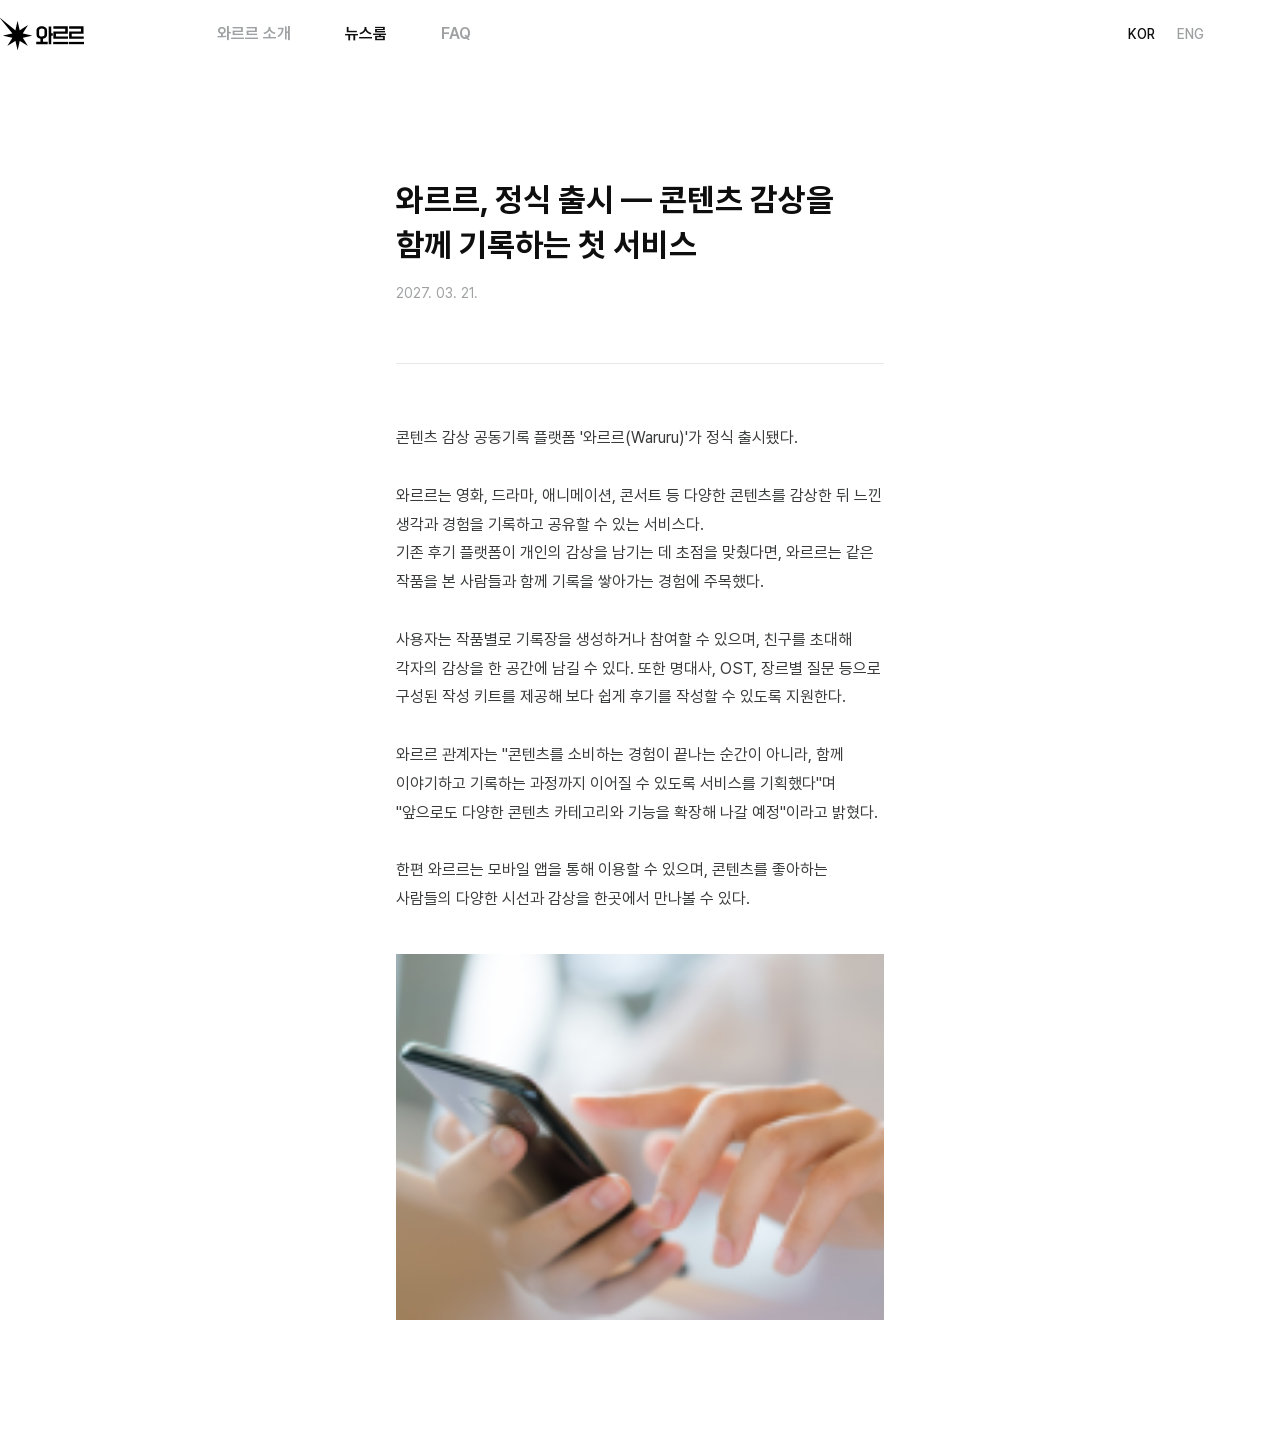
==== newsroom_detail.html @ 631bd395 "feat: 뉴스룸 상세 페이지 추가 및 리스트 클릭 연결 - newsroom_detail.html 신규 생성 (기사 본문, KOR/ENG i18n, 반응형) - 뉴스룸 리스트 항목" ====
<!DOCTYPE html>
<html lang="ko">

<head>
  <meta charset="UTF-8">
  <meta name="viewport" content="width=device-width, initial-scale=1.0">
  <title>뉴스룸 — 와르르</title>
  <link rel="stylesheet" href="styles/color_styles.css">
  <link rel="stylesheet" href="styles/fonts.css">
  <link rel="stylesheet" href="styles/gnb.css">
  <style>
    html, body {
      background-color: var(--gray-scale-white);
      overflow: auto;
      height: auto;
    }

    /* ── GNB override: white bg ── */
    .gnb {
      background-color: var(--gray-scale-white);
    }
    .gnb .gnb-logo img {
      filter: invert(1);
    }
    .gnb .nav-item {
      color: var(--gray-scale-400);
    }
    .gnb .nav-item.active,
    .gnb .nav-item:hover {
      color: var(--gray-scale-black);
    }
    .gnb .lang-btn {
      color: var(--gray-scale-400);
    }
    .gnb .lang-btn.active {
      color: var(--gray-scale-black);
    }
    .gnb .burger-bar {
      background-color: var(--gray-scale-black);
    }

    /* ── Page Layout ── */
    .page-content {
      padding-top: 68px; /* GNB height */
    }

    .article-wrapper {
      max-width: 1204px;
      margin: 0 auto;
      padding: 110px 358px;
      box-sizing: border-box;
    }

    .article-inner {
      max-width: 796px;
      margin: 0 auto;
      display: flex;
      flex-direction: column;
      gap: 60px;
    }

    /* ── Header ── */
    .article-header {
      display: flex;
      flex-direction: column;
      gap: 16px;
    }

    .article-title {
      color: var(--gray-scale-black);
      font-family: 'Pretendard', -apple-system, sans-serif;
      font-size: 32px;
      font-weight: 700;
      line-height: 1.4;
      word-break: keep-all;
    }

    .article-date {
      color: var(--gray-scale-400);
      font-family: 'Pretendard', -apple-system, sans-serif;
      font-size: 14px;
      font-weight: 400;
      line-height: 1.4;
    }

    /* ── Divider ── */
    .article-divider {
      width: 100%;
      height: 1px;
      background-color: var(--gray-scale-100);
    }

    /* ── Body ── */
    .article-body {
      display: flex;
      flex-direction: column;
      gap: 40px;
    }

    .article-text {
      color: var(--gray-scale-800);
      font-family: 'Pretendard', -apple-system, sans-serif;
      font-size: 16px;
      font-weight: 400;
      line-height: 1.8;
      word-break: keep-all;
    }

    .article-image {
      width: 100%;
      aspect-ratio: 796 / 597;
      background-color: var(--gray-scale-900);
      overflow: hidden;
      display: flex;
      align-items: center;
      justify-content: center;
    }

    .article-image img {
      width: 100%;
      height: 100%;
      object-fit: cover;
      display: block;
    }

    /* ── Mobile ── */
    @media (max-width: 767px) {
      .article-wrapper {
        padding: 60px 24px;
      }

      .article-title {
        font-size: 22px;
      }

      .article-inner {
        gap: 40px;
      }

      .gnb-container {
        gap: 0;
        justify-content: space-between;
        height: 50px;
      }

      .gnb-inner {
        display: none;
      }

      .mobile-menu-toggle {
        display: flex;
      }

      .gnb-backdrop {
        display: block;
      }

      .page-content {
        padding-top: 50px;
      }
    }

    @media (min-width: 768px) and (max-width: 1199px) {
      .article-wrapper {
        padding: 80px 48px;
      }
    }
  </style>
</head>

<body>

  <!-- GNB -->
  <header class="gnb">
    <div class="container gnb-container">
      <a href="index.html" class="gnb-logo" id="gnbLogo">
        <img src="assets/svg/logo_kr.svg" alt="와르르" />
      </a>
      <div class="gnb-inner" id="gnbInner">
        <nav class="gnb-nav" id="gnbNav">
          <a href="index.html#about" class="nav-item">와르르 소개</a>
          <a href="index.html#newsroom" class="nav-item active">뉴스룸</a>
          <a href="index.html#qa" class="nav-item">FAQ</a>
        </nav>
        <div class="lang-selector" id="langSelector">
          <button class="lang-btn active" data-lang="kor">KOR</button>
          <button class="lang-btn" data-lang="eng">ENG</button>
        </div>
      </div>
      <button class="mobile-menu-toggle" id="menuToggle" aria-label="메뉴 열기">
        <span class="burger-bar"></span>
        <span class="burger-bar"></span>
        <span class="burger-bar"></span>
      </button>
    </div>
  </header>

  <!-- Mobile Drawer -->
  <div class="gnb-backdrop" id="gnbBackdrop"></div>
  <div class="gnb-mobile-overlay" id="mobileOverlay">
    <a href="index.html#about" class="mobile-nav-item">와르르 소개</a>
    <a href="index.html#newsroom" class="mobile-nav-item">뉴스룸</a>
    <a href="index.html#qa" class="mobile-nav-item">FAQ</a>
    <div class="mobile-lang-selector">
      <button class="lang-btn active" data-lang="kor">KOR</button>
      <button class="lang-btn" data-lang="eng">ENG</button>
    </div>
  </div>

  <!-- Article Content -->
  <main class="page-content">
    <div class="article-wrapper">
      <div class="article-inner">

        <div class="article-header">
          <h1 class="article-title" id="articleTitle">와르르, 정식 출시 — 콘텐츠 감상을 함께 기록하는 첫 서비스</h1>
          <p class="article-date" id="articleDate">2027. 03. 21.</p>
        </div>

        <div class="article-divider"></div>

        <div class="article-body">
          <p class="article-text" id="articleText">
            콘텐츠 감상 공동기록 플랫폼 '와르르(Waruru)'가 정식 출시됐다.<br><br>
            와르르는 영화, 드라마, 애니메이션, 콘서트 등 다양한 콘텐츠를 감상한 뒤 느낀 생각과 경험을 기록하고 공유할 수 있는 서비스다.<br>
            기존 후기 플랫폼이 개인의 감상을 남기는 데 초점을 맞췄다면, 와르르는 같은 작품을 본 사람들과 함께 기록을 쌓아가는 경험에 주목했다.<br><br>
            사용자는 작품별로 기록장을 생성하거나 참여할 수 있으며, 친구를 초대해 각자의 감상을 한 공간에 남길 수 있다. 또한 명대사, OST, 장르별 질문 등으로 구성된 작성 키트를 제공해 보다 쉽게 후기를 작성할 수 있도록 지원한다.<br><br>
            와르르 관계자는 "콘텐츠를 소비하는 경험이 끝나는 순간이 아니라, 함께 이야기하고 기록하는 과정까지 이어질 수 있도록 서비스를 기획했다"며 "앞으로도 다양한 콘텐츠 카테고리와 기능을 확장해 나갈 예정"이라고 밝혔다.<br><br>
            한편 와르르는 모바일 앱을 통해 이용할 수 있으며, 콘텐츠를 좋아하는 사람들의 다양한 시선과 감상을 한곳에서 만나볼 수 있다.
          </p>

          <div class="article-image">
            <img src="assets/Img/Newsroom_Img_3.png" alt="와르르 정식 출시" />
          </div>
        </div>

      </div>
    </div>
  </main>

  <script>
    // ── Mobile Menu ──
    const menuToggle = document.getElementById('menuToggle');
    const mobileOverlay = document.getElementById('mobileOverlay');
    const gnbBackdrop = document.getElementById('gnbBackdrop');

    function toggleMenu(open) {
      menuToggle.classList.toggle('open', open);
      mobileOverlay.classList.toggle('open', open);
      gnbBackdrop.classList.toggle('open', open);
    }

    menuToggle.addEventListener('click', () => toggleMenu(!menuToggle.classList.contains('open')));
    gnbBackdrop.addEventListener('click', () => toggleMenu(false));

    // ── i18n ──
    const LANG = {
      ko: {
        logo: 'assets/svg/logo_kr.svg',
        navAbout: '와르르 소개',
        navNewsroom: '뉴스룸',
        navFaq: 'FAQ',
        title: '와르르, 정식 출시 — 콘텐츠 감상을 함께 기록하는 첫 서비스',
        date: '2027. 03. 21.',
        body: `콘텐츠 감상 공동기록 플랫폼 '와르르(Waruru)'가 정식 출시됐다.<br><br>와르르는 영화, 드라마, 애니메이션, 콘서트 등 다양한 콘텐츠를 감상한 뒤 느낀 생각과 경험을 기록하고 공유할 수 있는 서비스다.<br>기존 후기 플랫폼이 개인의 감상을 남기는 데 초점을 맞췄다면, 와르르는 같은 작품을 본 사람들과 함께 기록을 쌓아가는 경험에 주목했다.<br><br>사용자는 작품별로 기록장을 생성하거나 참여할 수 있으며, 친구를 초대해 각자의 감상을 한 공간에 남길 수 있다. 또한 명대사, OST, 장르별 질문 등으로 구성된 작성 키트를 제공해 보다 쉽게 후기를 작성할 수 있도록 지원한다.<br><br>와르르 관계자는 "콘텐츠를 소비하는 경험이 끝나는 순간이 아니라, 함께 이야기하고 기록하는 과정까지 이어질 수 있도록 서비스를 기획했다"며 "앞으로도 다양한 콘텐츠 카테고리와 기능을 확장해 나갈 예정"이라고 밝혔다.<br><br>한편 와르르는 모바일 앱을 통해 이용할 수 있으며, 콘텐츠를 좋아하는 사람들의 다양한 시선과 감상을 한곳에서 만나볼 수 있다.`,
      },
      en: {
        logo: 'assets/svg/logo_En.svg',
        navAbout: 'About',
        navNewsroom: 'Newsroom',
        navFaq: 'FAQ',
        title: 'Waruru Officially Launches — The First Service for Co-Recording Content Reviews',
        date: 'Mar 21, 2027',
        body: `Waruru, a co-recording platform for content reviews, has officially launched.<br><br>Waruru is a service that lets users record and share their thoughts and experiences after watching movies, dramas, animations, concerts, and more.<br>While existing review platforms focus on individual impressions, Waruru centers on the experience of building a shared record with others who watched the same content.<br><br>Users can create or join a journal for each piece of content, and invite friends to leave their own impressions in a shared space. A writing kit — featuring memorable quotes, OSTs, and genre-specific prompts — is also provided to make writing reviews easier.<br><br>A Waruru representative said, "We designed the service so that the experience of consuming content doesn't end when it's over — it continues through conversation and shared records. We plan to keep expanding content categories and features going forward."<br><br>Waruru is available via mobile app, bringing together a wide range of perspectives and impressions from people who love content.`,
      },
    };

    let currentLang = 'ko';

    function applyLang(lang) {
      const t = LANG[lang];
      document.querySelector('#gnbLogo img').src = t.logo;
      document.querySelectorAll('#gnbNav .nav-item').forEach(el => {
        const href = el.getAttribute('href');
        if (href.includes('#about')) el.textContent = t.navAbout;
        else if (href.includes('#newsroom')) el.textContent = t.navNewsroom;
        else if (href.includes('#qa')) el.textContent = t.navFaq;
      });
      document.querySelectorAll('#mobileOverlay .mobile-nav-item').forEach(el => {
        const href = el.getAttribute('href');
        if (href.includes('#about')) el.textContent = t.navAbout;
        else if (href.includes('#newsroom')) el.textContent = t.navNewsroom;
        else if (href.includes('#qa')) el.textContent = t.navFaq;
      });
      document.getElementById('articleTitle').textContent = t.title;
      document.getElementById('articleDate').textContent = t.date;
      document.getElementById('articleText').innerHTML = t.body;
    }

    document.querySelectorAll('.lang-btn').forEach(btn => {
      btn.addEventListener('click', () => {
        const lang = btn.dataset.lang === 'eng' ? 'en' : 'ko';
        if (lang === currentLang) return;
        currentLang = lang;
        document.querySelectorAll('.lang-btn').forEach(b =>
          b.classList.toggle('active', b.dataset.lang === btn.dataset.lang)
        );
        applyLang(lang);
      });
    });
  </script>

</body>
</html>
---- styles/color_styles.css ----
:root {
  /* Brand Colors */
  --brand-blue: #388ff8;
  --brand-green: #23cf7f;
  --brand-purple: #a65dff;
  --brand-red: #ff5842;
  --brand-yellow: #ffc300;

  /* Gray Scale Colors */
  --gray-scale-50: #f9f9f9;
  --gray-scale-100: #e8e8e8;
  --gray-scale-200: #d3d4d4;
  --gray-scale-300: #b9baba;
  --gray-scale-400: #9ea0a2;
  --gray-scale-500: #85888a;
  --gray-scale-600: #696b6c;
  --gray-scale-700: #535454;
  --gray-scale-800: #393a3a;
  --gray-scale-900: #252627;
  --gray-scale-black: #0e0e0e;
  --gray-scale-white: #ffffff;

  /* style.css 호환 별칭 (--grayscale-* / --color-grayscale-* / --color-brand-*) */
  --grayscale-50: var(--gray-scale-50);
  --grayscale-200: var(--gray-scale-200);
  --grayscale-500: var(--gray-scale-500);
  --grayscale-700: var(--gray-scale-700);
  --grayscale-800: var(--gray-scale-800);
  --grayscale-900: var(--gray-scale-900);
  --grayscalewhite: var(--gray-scale-white);

  --color-grayscale-50: var(--gray-scale-50);
  --color-grayscale-100: var(--gray-scale-100);
  --color-grayscale-200: var(--gray-scale-200);
  --color-grayscale-300: var(--gray-scale-300);
  --color-grayscale-400: var(--gray-scale-400);
  --color-grayscale-600: var(--gray-scale-600);
  --color-grayscale-800: var(--gray-scale-800);
  --color-grayscale-900: var(--gray-scale-900);
  --color-grayscale-black: var(--gray-scale-black);
  --color-grayscale-white: var(--gray-scale-white);

  --color-brand-red: var(--brand-red);
  --color-brand-blue: var(--brand-blue);
  --color-brand-green: var(--brand-green);
  --color-brand-purple: var(--brand-purple);
  --color-brand-yellow: var(--brand-yellow);

  --spacing-padding-m: 10px;

  /* Layout and GNB Specific Variables (Mapped to Palette) */
  --bg-primary: var(--gray-scale-black);
  --bg-secondary: var(--gray-scale-900);
  --text-primary: var(--gray-scale-white);
  --text-secondary: var(--gray-scale-500);
  --text-muted: var(--gray-scale-600);
  --border-color: rgba(255, 255, 255, 0.1);
  --accent-color: var(--brand-blue);
}

/* ==========================================================================
   Text Color Classes
   ========================================================================== */
.text-brand-blue { color: var(--brand-blue); }
.text-brand-green { color: var(--brand-green); }
.text-brand-purple { color: var(--brand-purple); }
.text-brand-red { color: var(--brand-red); }
.text-brand-yellow { color: var(--brand-yellow); }

.text-gray-scale-50, .text-gray-50 { color: var(--gray-scale-50); }
.text-gray-scale-100, .text-gray-100 { color: var(--gray-scale-100); }
.text-gray-scale-200, .text-gray-200 { color: var(--gray-scale-200); }
.text-gray-scale-300, .text-gray-300 { color: var(--gray-scale-300); }
.text-gray-scale-400, .text-gray-400 { color: var(--gray-scale-400); }
.text-gray-scale-500, .text-gray-500 { color: var(--gray-scale-500); }
.text-gray-scale-600, .text-gray-600 { color: var(--gray-scale-600); }
.text-gray-scale-700, .text-gray-700 { color: var(--gray-scale-700); }
.text-gray-scale-800, .text-gray-800 { color: var(--gray-scale-800); }
.text-gray-scale-900, .text-gray-900 { color: var(--gray-scale-900); }
.text-gray-scale-black, .text-gray-black { color: var(--gray-scale-black); }
.text-gray-scale-white, .text-gray-white { color: var(--gray-scale-white); }

/* ==========================================================================
   Background Color Classes
   ========================================================================== */
.bg-brand-blue { background-color: var(--brand-blue); }
.bg-brand-green { background-color: var(--brand-green); }
.bg-brand-purple { background-color: var(--brand-purple); }
.bg-brand-red { background-color: var(--brand-red); }
.bg-brand-yellow { background-color: var(--brand-yellow); }

.bg-gray-scale-50, .bg-gray-50 { background-color: var(--gray-scale-50); }
.bg-gray-scale-100, .bg-gray-100 { background-color: var(--gray-scale-100); }
.bg-gray-scale-200, .bg-gray-200 { background-color: var(--gray-scale-200); }
.bg-gray-scale-300, .bg-gray-300 { background-color: var(--gray-scale-300); }
.bg-gray-scale-400, .bg-gray-400 { background-color: var(--gray-scale-400); }
.bg-gray-scale-500, .bg-gray-500 { background-color: var(--gray-scale-500); }
.bg-gray-scale-600, .bg-gray-600 { background-color: var(--gray-scale-600); }
.bg-gray-scale-700, .bg-gray-700 { background-color: var(--gray-scale-700); }
.bg-gray-scale-800, .bg-gray-800 { background-color: var(--gray-scale-800); }
.bg-gray-scale-900, .bg-gray-900 { background-color: var(--gray-scale-900); }
.bg-gray-scale-black, .bg-gray-black { background-color: var(--gray-scale-black); }
.bg-gray-scale-white, .bg-gray-white { background-color: var(--gray-scale-white); }
---- styles/fonts.css ----
/* KBL Jump Web Fonts loading */
@font-face {
  font-family: 'KBLJump';
  font-weight: 700;
  font-display: swap;
  src: url('../assets/fontFiles/kblJump/KBLJump_B.woff2') format('woff2');
}

@font-face {
  font-family: 'KBLJump';
  font-weight: 400;
  font-display: swap;
  src: url('../assets/fontFiles/kblJump/KBLJump_R.woff2') format('woff2');
}

@font-face {
  font-family: 'KBLJump';
  font-weight: 800;
  font-stretch: condensed;
  font-display: swap;
  src: url('../assets/fontFiles/kblJump/KBLJump_EB_Condensed.woff2') format('woff2');
}

@font-face {
  font-family: 'KBLJump';
  font-weight: 800;
  font-stretch: expanded;
  font-display: swap;
  src: url('../assets/fontFiles/kblJump/KBLJump_EB_Extended.woff2') format('woff2');
}

/* Pretendard Web Fonts loading */
@font-face {
  font-family: 'Pretendard';
  font-weight: 900;
  font-display: swap;
  src: url('../assets/fontFiles/pretendardStatic/Pretendard-Black.woff2') format('woff2');
}

@font-face {
  font-family: 'Pretendard';
  font-weight: 800;
  font-display: swap;
  src: url('../assets/fontFiles/pretendardStatic/Pretendard-ExtraBold.woff2') format('woff2');
}

@font-face {
  font-family: 'Pretendard';
  font-weight: 700;
  font-display: swap;
  src: url('../assets/fontFiles/pretendardStatic/Pretendard-Bold.woff2') format('woff2');
}

@font-face {
  font-family: 'Pretendard';
  font-weight: 600;
  font-display: swap;
  src: url('../assets/fontFiles/pretendardStatic/Pretendard-SemiBold.woff2') format('woff2');
}

@font-face {
  font-family: 'Pretendard';
  font-weight: 500;
  font-display: swap;
  src: url('../assets/fontFiles/pretendardStatic/Pretendard-Medium.woff2') format('woff2');
}

@font-face {
  font-family: 'Pretendard';
  font-weight: 400;
  font-display: swap;
  src: url('../assets/fontFiles/pretendardStatic/Pretendard-Regular.woff2') format('woff2');
}

@font-face {
  font-family: 'Pretendard';
  font-weight: 300;
  font-display: swap;
  src: url('../assets/fontFiles/pretendardStatic/Pretendard-Light.woff2') format('woff2');
}

@font-face {
  font-family: 'Pretendard';
  font-weight: 200;
  font-display: swap;
  src: url('../assets/fontFiles/pretendardStatic/Pretendard-ExtraLight.woff2') format('woff2');
}

@font-face {
  font-family: 'Pretendard';
  font-weight: 100;
  font-display: swap;
  src: url('../assets/fontFiles/pretendardStatic/Pretendard-Thin.woff2') format('woff2');
}

/* Global Reset & Base Styles */
* {
  margin: 0;
  padding: 0;
  box-sizing: border-box;
}

body {
  background-color: var(--bg-primary);
  color: var(--text-primary);
  font-family: 'Pretendard', -apple-system, BlinkMacSystemFont, system-ui, Roboto, sans-serif;
  -webkit-font-smoothing: antialiased;
  -moz-osx-font-smoothing: grayscale;
}
---- styles/gnb.css ----
/* ============================================================
   GNB (Global Navigation Bar)
   Design reference: Figma node 83:2267 — Desktop, 1920×68px
   ============================================================ */

/* ---- GNB Shell ---- */
.gnb {
  position: fixed;
  top: 0;
  left: 0;
  right: 0;
  z-index: 100;
  background-color: var(--gray-scale-black);
  transition: background-color 0.3s ease;
}

/* ---- Light Theme (섹션 4~7: gray-50 배경) ---- */
.gnb--light,
.gnb--white {
  background-color: var(--gray-scale-50);
}

.gnb--white {
  background-color: var(--gray-scale-white);
}

.gnb--light .gnb-logo img,
.gnb--white .gnb-logo img {
  filter: invert(1);
}

.gnb--light .nav-item,
.gnb--white .nav-item {
  color: var(--gray-scale-400);
}

.gnb--light .nav-item.active,
.gnb--light .nav-item:hover,
.gnb--white .nav-item.active,
.gnb--white .nav-item:hover {
  color: var(--gray-scale-black);
}

.gnb--light .lang-btn,
.gnb--white .lang-btn {
  color: var(--gray-scale-400);
}

.gnb--light .lang-btn.active,
.gnb--white .lang-btn.active {
  color: var(--gray-scale-black);
}

.gnb--light .burger-bar,
.gnb--white .burger-bar {
  background-color: var(--gray-scale-black);
}

/* ---- GNB Container ---- */
/* Extends .container — overrides max-width to match Figma content area (1920 - 358×2 = 1204px) */
.gnb-container {
  display: flex;
  align-items: center;
  gap: 117px;         /* Figma: gap between logo and nav frame */
  height: 68px;       /* Figma: GNB height */
  max-width: 1204px;
}

/* ---- Logo ---- */
.gnb-logo {
  display: flex;
  align-items: center;
  flex-shrink: 0;
  text-decoration: none;
}

.gnb-logo img {
  width: auto;
  height: 33.01px;
  display: block;
}

/* ---- Inner Frame: nav items + language selector ---- */
/* Figma: flex-1, justify-content: space-between */
.gnb-inner {
  display: flex;
  flex: 1 0 0;
  align-items: center;
  justify-content: space-between;
  min-width: 0;
}

/* ---- Navigation Menu ---- */
/* Figma: btn_menu — flex, gap 22px */
.gnb-nav {
  display: flex;
  align-items: center;
  gap: 22px;
}

/* Figma: btn — padding 16px all sides, SemiBold 16px */
.nav-item {
  display: flex;
  align-items: center;
  justify-content: center;
  padding: 16px;
  text-decoration: none;
  font-family: 'Pretendard', -apple-system, sans-serif;
  font-size: 16px;
  font-weight: 600;      /* SemiBold */
  line-height: 1.4;
  color: var(--gray-scale-500);   /* #85888A — inactive */
  white-space: nowrap;
  transition: color 0.2s ease;
}

.nav-item.active,
.nav-item:hover {
  color: var(--gray-scale-white);
}

/* ---- Language Selector ---- */
/* Figma: btn_language — flex, gap 22px */
.lang-selector {
  display: flex;
  align-items: center;
  gap: 22px;
}

/* Figma: lang btn — height 54px, py 16px, Medium 14px */
.lang-btn {
  display: flex;
  align-items: center;
  justify-content: center;
  height: 54px;
  padding: 16px 0;
  background: none;
  border: none;
  cursor: pointer;
  font-family: 'Pretendard', -apple-system, sans-serif;
  font-size: 14px;
  font-weight: 500;      /* Medium */
  line-height: 1;
  color: var(--gray-scale-500);   /* #85888A — inactive */
  white-space: nowrap;
  transition: color 0.2s ease;
}

.lang-btn.active {
  color: var(--gray-scale-white);
}

/* ---- Mobile Hamburger Button ---- */
.mobile-menu-toggle {
  display: none;
  flex-direction: column;
  justify-content: center;
  gap: 5px;
  background: none;
  border: none;
  cursor: pointer;
  padding: 4px;
  width: 32px;
  height: 32px;
  flex-shrink: 0;
}

.burger-bar {
  display: block;
  width: 22px;
  height: 2px;
  background-color: var(--gray-scale-white);
  border-radius: 1px;
  transition: transform 0.25s ease, opacity 0.25s ease;
}

/* Hamburger → X transition */
.mobile-menu-toggle.open .burger-bar:nth-child(1) {
  transform: translateY(7px) rotate(45deg);
}
.mobile-menu-toggle.open .burger-bar:nth-child(2) {
  opacity: 0;
}
.mobile-menu-toggle.open .burger-bar:nth-child(3) {
  transform: translateY(-7px) rotate(-45deg);
}

/* ============================================================
   Mobile Overlay Drawer
   ============================================================ */

.gnb-backdrop {
  display: none;
  position: fixed;
  inset: 0;
  background-color: rgba(0, 0, 0, 0.6);
  z-index: 98;
  opacity: 0;
  pointer-events: none;
  transition: opacity 0.25s ease;
}

.gnb-backdrop.open {
  opacity: 1;
  pointer-events: auto;
}

.gnb-mobile-overlay {
  position: fixed;
  top: 0;
  right: -100%;
  width: 280px;
  height: 100%;
  background-color: var(--gray-scale-black);
  z-index: 99;
  padding: 88px 32px 40px;
  display: flex;
  flex-direction: column;
  gap: 8px;
  transition: right 0.3s ease;
}

.gnb-mobile-overlay.open {
  right: 0;
}

.mobile-nav-item {
  display: block;
  padding: 16px 0;
  text-decoration: none;
  font-family: 'Pretendard', -apple-system, sans-serif;
  font-size: 18px;
  font-weight: 600;
  color: var(--gray-scale-white);
}

.mobile-lang-selector {
  display: flex;
  gap: 22px;
  margin-top: auto;
  padding-top: 32px;
  border-top: 1px solid rgba(255, 255, 255, 0.1);
}

/* ============================================================
   Responsive Breakpoints
   ============================================================ */

/* Mobile only: hide desktop nav, show hamburger */
@media (max-width: 767px) {
  .gnb-container {
    gap: 0;
    justify-content: space-between;
    height: 50px;
  }

  .gnb-inner {
    display: none;
  }

  .mobile-menu-toggle {
    display: flex;
  }

  .gnb-backdrop {
    display: block;
  }
}
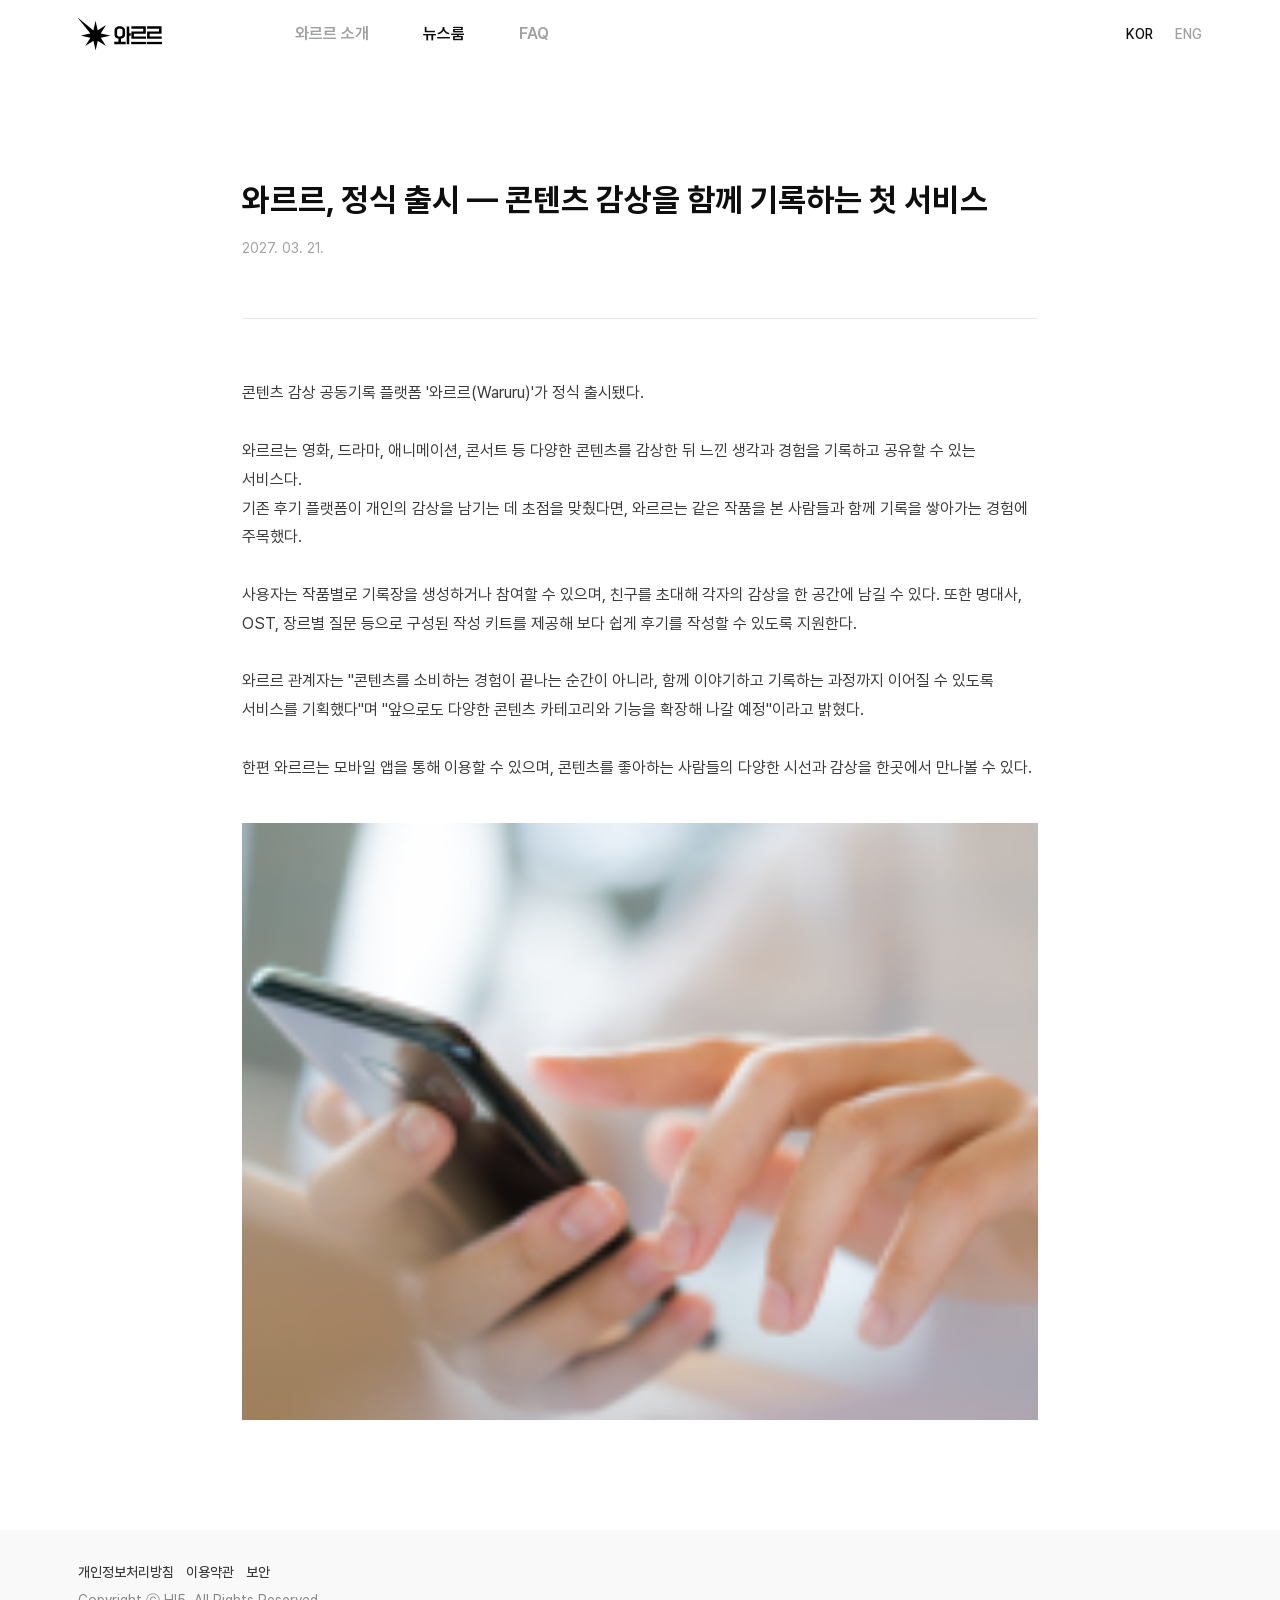
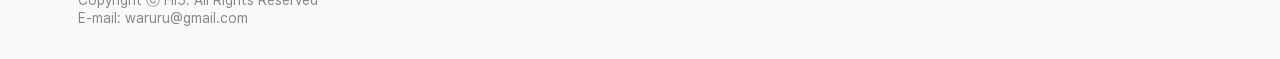
==== commit c2227ec7: "feat: 뉴스룸 상세 페이지 기능 개선 및 푸터 추가 - 기사별 상세 페이지 분리 (?id=1~4, 쿼리 파라미터 방식) - 각 기사 KOR/ENG 본문 데이터 추가 - GNB " ====
--- a/newsroom_detail.html
+++ b/newsroom_detail.html
@@ -7,6 +7,7 @@
   <title>뉴스룸 — 와르르</title>
   <link rel="stylesheet" href="styles/color_styles.css">
   <link rel="stylesheet" href="styles/fonts.css">
+  <link rel="stylesheet" href="styles/media_styles.css">
   <link rel="stylesheet" href="styles/gnb.css">
   <style>
     html, body {
@@ -47,7 +48,7 @@
     .article-wrapper {
       max-width: 1204px;
       margin: 0 auto;
-      padding: 110px 358px;
+      padding: 110px 40px;
       box-sizing: border-box;
     }
 
@@ -123,10 +124,43 @@
       display: block;
     }
 
+    /* ── Footer ── */
+    .site-footer {
+      width: 100%;
+      background-color: var(--gray-scale-50);
+      padding: 33px 0;
+    }
+
+    .site-footer-inner {
+      max-width: 1204px;
+      margin: 0 auto;
+      padding: 0 40px;
+      box-sizing: border-box;
+      display: flex;
+      flex-direction: column;
+      gap: 10px;
+    }
+
+    .footer-links {
+      font-family: 'Pretendard', -apple-system, sans-serif;
+      font-size: 14px;
+      font-weight: 500;
+      color: var(--gray-scale-800);
+      line-height: 1.4;
+    }
+
+    .footer-copy {
+      font-family: 'Pretendard', -apple-system, sans-serif;
+      font-size: 14px;
+      font-weight: 400;
+      color: var(--gray-scale-500);
+      line-height: normal;
+    }
+
     /* ── Mobile ── */
     @media (max-width: 767px) {
       .article-wrapper {
-        padding: 60px 24px;
+        padding: 60px 20px;
       }
 
       .article-title {
@@ -160,11 +194,6 @@
       }
     }
 
-    @media (min-width: 768px) and (max-width: 1199px) {
-      .article-wrapper {
-        padding: 80px 48px;
-      }
-    }
   </style>
 </head>
 
@@ -220,23 +249,22 @@
         <div class="article-divider"></div>
 
         <div class="article-body">
-          <p class="article-text" id="articleText">
-            콘텐츠 감상 공동기록 플랫폼 '와르르(Waruru)'가 정식 출시됐다.<br><br>
-            와르르는 영화, 드라마, 애니메이션, 콘서트 등 다양한 콘텐츠를 감상한 뒤 느낀 생각과 경험을 기록하고 공유할 수 있는 서비스다.<br>
-            기존 후기 플랫폼이 개인의 감상을 남기는 데 초점을 맞췄다면, 와르르는 같은 작품을 본 사람들과 함께 기록을 쌓아가는 경험에 주목했다.<br><br>
-            사용자는 작품별로 기록장을 생성하거나 참여할 수 있으며, 친구를 초대해 각자의 감상을 한 공간에 남길 수 있다. 또한 명대사, OST, 장르별 질문 등으로 구성된 작성 키트를 제공해 보다 쉽게 후기를 작성할 수 있도록 지원한다.<br><br>
-            와르르 관계자는 "콘텐츠를 소비하는 경험이 끝나는 순간이 아니라, 함께 이야기하고 기록하는 과정까지 이어질 수 있도록 서비스를 기획했다"며 "앞으로도 다양한 콘텐츠 카테고리와 기능을 확장해 나갈 예정"이라고 밝혔다.<br><br>
-            한편 와르르는 모바일 앱을 통해 이용할 수 있으며, 콘텐츠를 좋아하는 사람들의 다양한 시선과 감상을 한곳에서 만나볼 수 있다.
-          </p>
-
+          <p class="article-text" id="articleText"></p>
           <div class="article-image">
-            <img src="assets/Img/Newsroom_Img_3.png" alt="와르르 정식 출시" />
+            <img id="articleImg" src="" alt="" />
           </div>
         </div>
 
       </div>
     </div>
   </main>
+
+  <footer class="site-footer">
+    <div class="site-footer-inner">
+      <div class="footer-links" id="footerLinks">개인정보처리방침&nbsp;&nbsp;&nbsp;&nbsp;이용약관&nbsp;&nbsp;&nbsp;&nbsp;보안</div>
+      <p class="footer-copy">Copyright ⓒ HI5. All Rights Reserved<br>E-mail: waruru@gmail.com</p>
+    </div>
+  </footer>
 
   <script>
     // ── Mobile Menu ──
@@ -249,59 +277,113 @@
       mobileOverlay.classList.toggle('open', open);
       gnbBackdrop.classList.toggle('open', open);
     }
-
     menuToggle.addEventListener('click', () => toggleMenu(!menuToggle.classList.contains('open')));
     gnbBackdrop.addEventListener('click', () => toggleMenu(false));
 
-    // ── i18n ──
-    const LANG = {
-      ko: {
-        logo: 'assets/svg/logo_kr.svg',
-        navAbout: '와르르 소개',
-        navNewsroom: '뉴스룸',
-        navFaq: 'FAQ',
-        title: '와르르, 정식 출시 — 콘텐츠 감상을 함께 기록하는 첫 서비스',
-        date: '2027. 03. 21.',
-        body: `콘텐츠 감상 공동기록 플랫폼 '와르르(Waruru)'가 정식 출시됐다.<br><br>와르르는 영화, 드라마, 애니메이션, 콘서트 등 다양한 콘텐츠를 감상한 뒤 느낀 생각과 경험을 기록하고 공유할 수 있는 서비스다.<br>기존 후기 플랫폼이 개인의 감상을 남기는 데 초점을 맞췄다면, 와르르는 같은 작품을 본 사람들과 함께 기록을 쌓아가는 경험에 주목했다.<br><br>사용자는 작품별로 기록장을 생성하거나 참여할 수 있으며, 친구를 초대해 각자의 감상을 한 공간에 남길 수 있다. 또한 명대사, OST, 장르별 질문 등으로 구성된 작성 키트를 제공해 보다 쉽게 후기를 작성할 수 있도록 지원한다.<br><br>와르르 관계자는 "콘텐츠를 소비하는 경험이 끝나는 순간이 아니라, 함께 이야기하고 기록하는 과정까지 이어질 수 있도록 서비스를 기획했다"며 "앞으로도 다양한 콘텐츠 카테고리와 기능을 확장해 나갈 예정"이라고 밝혔다.<br><br>한편 와르르는 모바일 앱을 통해 이용할 수 있으며, 콘텐츠를 좋아하는 사람들의 다양한 시선과 감상을 한곳에서 만나볼 수 있다.`,
+    // ── 기사 데이터 ──
+    const ARTICLES = {
+      1: {
+        img: 'assets/Img/Newsroom_Img_1.png',
+        ko: {
+          title: '와르르 1주년, 누적 후기 10만 건 달성',
+          date: '2027. 07. 30.',
+          body: `콘텐츠 감상 공동기록 플랫폼 '와르르(Waruru)'가 정식 출시 1주년을 맞아 누적 후기 10만 건을 달성했다.<br><br>와르르는 지난해 3월 정식 출시 이후 꾸준한 사용자 증가세를 이어오며, 출시 1년 만에 이 같은 성과를 기록했다. 영화, 드라마, 애니메이션, 콘서트 등 다양한 콘텐츠 카테고리에 걸쳐 이용자들이 활발히 후기를 남기고 있는 것으로 나타났다.<br><br>카테고리별로는 드라마·시리즈 후기가 전체의 38%로 가장 많았으며, 이어 영화(27%), 애니메이션(21%), 콘서트(14%) 순이었다. 친구와 함께 기록장을 공유하는 '공동 기록' 기능의 활용률도 꾸준히 증가해, 전체 후기 중 약 40%가 공동 기록 형태로 작성된 것으로 집계됐다.<br><br>와르르 관계자는 "1년이라는 짧은 시간 안에 10만 건이라는 의미 있는 수치를 달성할 수 있었던 것은 함께 기록하는 즐거움을 찾아주신 이용자들 덕분"이라며 "앞으로도 더 풍부한 기록 경험을 제공하기 위해 다양한 기능을 선보일 예정"이라고 전했다.`,
+        },
+        en: {
+          title: 'Waruru Hits 100,000 Reviews on Its First Anniversary',
+          date: 'Jul 30, 2027',
+          body: `Waruru, the co-recording platform for content reviews, has reached 100,000 cumulative reviews on the occasion of its first anniversary since official launch.<br><br>Since its launch in March of last year, Waruru has seen steady user growth, achieving this milestone within just one year. Users have been actively leaving reviews across a wide range of content categories including movies, dramas, animations, and concerts.<br><br>By category, drama and series reviews accounted for the largest share at 38%, followed by movies (27%), animation (21%), and concerts (14%). The co-recording feature — which lets users share a journal with friends — also saw consistent growth, with approximately 40% of all reviews written in co-recording mode.<br><br>A Waruru representative said, "Reaching 100,000 reviews in just one year is thanks to the users who found joy in recording together. We look forward to introducing more features to provide an even richer recording experience."`,
+        },
       },
-      en: {
-        logo: 'assets/svg/logo_En.svg',
-        navAbout: 'About',
-        navNewsroom: 'Newsroom',
-        navFaq: 'FAQ',
-        title: 'Waruru Officially Launches — The First Service for Co-Recording Content Reviews',
-        date: 'Mar 21, 2027',
-        body: `Waruru, a co-recording platform for content reviews, has officially launched.<br><br>Waruru is a service that lets users record and share their thoughts and experiences after watching movies, dramas, animations, concerts, and more.<br>While existing review platforms focus on individual impressions, Waruru centers on the experience of building a shared record with others who watched the same content.<br><br>Users can create or join a journal for each piece of content, and invite friends to leave their own impressions in a shared space. A writing kit — featuring memorable quotes, OSTs, and genre-specific prompts — is also provided to make writing reviews easier.<br><br>A Waruru representative said, "We designed the service so that the experience of consuming content doesn't end when it's over — it continues through conversation and shared records. We plan to keep expanding content categories and features going forward."<br><br>Waruru is available via mobile app, bringing together a wide range of perspectives and impressions from people who love content.`,
+      2: {
+        img: 'assets/Img/Newsroom_Img_2.png',
+        ko: {
+          title: "와르르 앱, 플레이스토어 '이주의 신규 추천' 선정",
+          date: '2027. 07. 19.',
+          body: `콘텐츠 감상 공동기록 플랫폼 '와르르(Waruru)'가 구글 플레이스토어의 '이주의 신규 추천' 앱으로 선정됐다.<br><br>플레이스토어 '이주의 신규 추천'은 구글이 매주 새롭게 출시되거나 주목할 만한 업데이트를 선보인 앱 중 품질과 사용자 경험이 뛰어난 앱을 선별해 소개하는 코너다.<br><br>와르르는 콘텐츠 감상을 기록하고 친구와 함께 공유하는 독창적인 서비스 경험, 직관적인 UI 디자인, 그리고 작성 키트를 통한 후기 작성 지원 기능 등이 높은 평가를 받아 이번 추천 앱에 이름을 올렸다.<br><br>와르르 관계자는 "플레이스토어에서 이번 추천을 받게 되어 영광이며, 더 많은 분들이 와르르를 통해 콘텐츠 감상을 함께 기록하는 즐거움을 경험하실 수 있기를 바란다"고 밝혔다.`,
+        },
+        en: {
+          title: "Waruru Named Google Play's 'New App of the Week'",
+          date: 'Jul 19, 2027',
+          body: `Waruru, the co-recording platform for content reviews, has been selected as Google Play's "New App of the Week."<br><br>Google Play's "New App of the Week" is a featured section where Google highlights newly launched or notably updated apps that stand out for their quality and user experience.<br><br>Waruru was recognized for its unique approach to recording and sharing content impressions with friends, its intuitive UI design, and its writing kit feature that helps users craft more thoughtful reviews.<br><br>A Waruru representative said, "We're honored to be featured on Google Play, and we hope even more people will discover the joy of recording content together through Waruru."`,
+        },
+      },
+      3: {
+        img: 'assets/Img/Newsroom_Img_3.png',
+        ko: {
+          title: '와르르, 정식 출시 — 콘텐츠 감상을 함께 기록하는 첫 서비스',
+          date: '2027. 03. 21.',
+          body: `콘텐츠 감상 공동기록 플랫폼 '와르르(Waruru)'가 정식 출시됐다.<br><br>와르르는 영화, 드라마, 애니메이션, 콘서트 등 다양한 콘텐츠를 감상한 뒤 느낀 생각과 경험을 기록하고 공유할 수 있는 서비스다.<br>기존 후기 플랫폼이 개인의 감상을 남기는 데 초점을 맞췄다면, 와르르는 같은 작품을 본 사람들과 함께 기록을 쌓아가는 경험에 주목했다.<br><br>사용자는 작품별로 기록장을 생성하거나 참여할 수 있으며, 친구를 초대해 각자의 감상을 한 공간에 남길 수 있다. 또한 명대사, OST, 장르별 질문 등으로 구성된 작성 키트를 제공해 보다 쉽게 후기를 작성할 수 있도록 지원한다.<br><br>와르르 관계자는 "콘텐츠를 소비하는 경험이 끝나는 순간이 아니라, 함께 이야기하고 기록하는 과정까지 이어질 수 있도록 서비스를 기획했다"며 "앞으로도 다양한 콘텐츠 카테고리와 기능을 확장해 나갈 예정"이라고 밝혔다.<br><br>한편 와르르는 모바일 앱을 통해 이용할 수 있으며, 콘텐츠를 좋아하는 사람들의 다양한 시선과 감상을 한곳에서 만나볼 수 있다.`,
+        },
+        en: {
+          title: 'Waruru Officially Launches — The First Service for Co-Recording Content Reviews',
+          date: 'Mar 21, 2027',
+          body: `Waruru, a co-recording platform for content reviews, has officially launched.<br><br>Waruru is a service that lets users record and share their thoughts and experiences after watching movies, dramas, animations, concerts, and more.<br>While existing review platforms focus on individual impressions, Waruru centers on the experience of building a shared record with others who watched the same content.<br><br>Users can create or join a journal for each piece of content, and invite friends to leave their own impressions in a shared space. A writing kit — featuring memorable quotes, OSTs, and genre-specific prompts — is also provided to make writing reviews easier.<br><br>A Waruru representative said, "We designed the service so that the experience of consuming content doesn't end when it's over — it continues through conversation and shared records. We plan to keep expanding content categories and features going forward."<br><br>Waruru is available via mobile app, bringing together a wide range of perspectives and impressions from people who love content.`,
+        },
+      },
+      4: {
+        img: 'assets/Img/Newsroom_Img_4.png',
+        ko: {
+          title: '와르르 베타테스트 참여자 1,000명 돌파',
+          date: '2026. 12. 05.',
+          body: `콘텐츠 감상 공동기록 플랫폼 '와르르(Waruru)'의 베타테스트 참여자 수가 1,000명을 돌파했다.<br><br>와르르는 지난 11월부터 사전 신청자를 대상으로 베타테스트를 진행해왔으며, 약 한 달 만에 참여자 1,000명을 넘어섰다. 베타테스트 기간 동안 수집된 피드백은 정식 출시 전 서비스 완성도를 높이는 데 활용될 예정이다.<br><br>베타 참여자들은 서비스의 핵심 기능인 공동 기록, 작성 키트, 콘텐츠 검색 등을 직접 체험하고 개선 의견을 제출했다. 특히 친구와 함께 같은 기록장을 공유하는 기능에 대한 반응이 긍정적이었으며, 다양한 콘텐츠 카테고리 확대에 대한 요청도 많았다.<br><br>와르르 관계자는 "베타테스트에 참여해 주신 모든 분들께 감사드리며, 수집된 소중한 의견들을 반영해 더욱 완성도 높은 서비스로 정식 출시를 준비하겠다"고 말했다.`,
+        },
+        en: {
+          title: 'Waruru Beta Testers Surpass 1,000',
+          date: 'Dec 5, 2026',
+          body: `The number of beta testers for Waruru, a co-recording platform for content reviews, has surpassed 1,000.<br><br>Waruru began beta testing with pre-registered users in November, reaching the 1,000-tester milestone in just about a month. Feedback collected during the beta period will be used to improve the service before its official launch.<br><br>Beta participants tested core features including co-recording, the writing kit, and content search, and submitted suggestions for improvement. The response to the co-journal sharing feature — which lets friends share the same journal — was particularly positive, and many users requested an expanded range of content categories.<br><br>A Waruru representative said, "We're grateful to everyone who participated in the beta test. We'll reflect their valuable feedback to ensure an even more polished service at launch."`,
+        },
       },
     };
 
-    let currentLang = 'ko';
+    // ── 쿼리 파라미터에서 기사 ID 읽기 ──
+    const params = new URLSearchParams(window.location.search);
+    const articleId = parseInt(params.get('id')) || 3;
+    const article = ARTICLES[articleId] || ARTICLES[3];
+
+    // 기사 이미지 초기 세팅
+    document.getElementById('articleImg').src = article.img;
+
+    // ── i18n ──
+    const NAV = {
+      ko: { logo: 'assets/svg/logo_kr.svg', about: '와르르 소개', newsroom: '뉴스룸', faq: 'FAQ', footer: '개인정보처리방침&nbsp;&nbsp;&nbsp;&nbsp;이용약관&nbsp;&nbsp;&nbsp;&nbsp;보안' },
+      en: { logo: 'assets/svg/logo_En.svg', about: 'About', newsroom: 'Newsroom', faq: 'FAQ', footer: 'Privacy Policy&nbsp;&nbsp;&nbsp;&nbsp;Terms of Use&nbsp;&nbsp;&nbsp;&nbsp;Security' },
+    };
+
+    let currentLang = localStorage.getItem('waruru-lang') || 'ko';
 
     function applyLang(lang) {
-      const t = LANG[lang];
-      document.querySelector('#gnbLogo img').src = t.logo;
-      document.querySelectorAll('#gnbNav .nav-item').forEach(el => {
+      const n = NAV[lang];
+      const a = article[lang];
+      document.querySelector('#gnbLogo img').src = n.logo;
+      document.querySelectorAll('#gnbNav .nav-item, #mobileOverlay .mobile-nav-item').forEach(el => {
         const href = el.getAttribute('href');
-        if (href.includes('#about')) el.textContent = t.navAbout;
-        else if (href.includes('#newsroom')) el.textContent = t.navNewsroom;
-        else if (href.includes('#qa')) el.textContent = t.navFaq;
+        if (href.includes('#about')) el.textContent = n.about;
+        else if (href.includes('#newsroom')) el.textContent = n.newsroom;
+        else if (href.includes('#qa')) el.textContent = n.faq;
       });
-      document.querySelectorAll('#mobileOverlay .mobile-nav-item').forEach(el => {
-        const href = el.getAttribute('href');
-        if (href.includes('#about')) el.textContent = t.navAbout;
-        else if (href.includes('#newsroom')) el.textContent = t.navNewsroom;
-        else if (href.includes('#qa')) el.textContent = t.navFaq;
-      });
-      document.getElementById('articleTitle').textContent = t.title;
-      document.getElementById('articleDate').textContent = t.date;
-      document.getElementById('articleText').innerHTML = t.body;
-    }
+      document.getElementById('articleTitle').textContent = a.title;
+      document.getElementById('articleDate').textContent = a.date;
+      document.getElementById('articleText').innerHTML = a.body;
+      document.getElementById('articleImg').alt = a.title;
+      document.getElementById('footerLinks').innerHTML = n.footer;
+      document.title = `${a.title} — 와르르`;
+    }
+
+    // 초기 언어 적용 (저장된 언어 반영)
+    if (currentLang === 'en') {
+      document.querySelectorAll('.lang-btn').forEach(b =>
+        b.classList.toggle('active', b.dataset.lang === 'eng')
+      );
+    }
+    applyLang(currentLang);
 
     document.querySelectorAll('.lang-btn').forEach(btn => {
       btn.addEventListener('click', () => {
         const lang = btn.dataset.lang === 'eng' ? 'en' : 'ko';
         if (lang === currentLang) return;
         currentLang = lang;
+        localStorage.setItem('waruru-lang', lang);
         document.querySelectorAll('.lang-btn').forEach(b =>
           b.classList.toggle('active', b.dataset.lang === btn.dataset.lang)
         );
--- a/styles/media_styles.css
+++ b/styles/media_styles.css
@@ -0,0 +1,51 @@
+/* Root breakpoint configuration variables */
+:root {
+  --breakpoint-mobile-min: 360px;
+  --breakpoint-mobile-max: 767px;
+  --breakpoint-tablet-min: 768px;
+  --breakpoint-tablet-max: 1279px;
+  --breakpoint-desktop-min: 1280px;
+  --breakpoint-desktop-safety: 1440px;
+  --breakpoint-desktop-max: 1920px;
+}
+
+/* Mobile Devices (360px ~ 767px) */
+@media (max-width: 767px) {
+  :root {
+    --breakpoint-device: 'mobile';
+    --container-max-width: 100%;
+    --content-padding: 16px;
+  }
+}
+
+/* Tablet Devices (768px ~ 1279px) */
+@media (min-width: 768px) and (max-width: 1279px) {
+  :root {
+    --breakpoint-device: 'tablet';
+    --container-max-width: 100%;
+    --content-padding: 24px;
+  }
+}
+
+/* Desktop Devices (1280px ~ 1920px and above)
+   * Content is constrained within the safety area (1440px)
+   * Main design viewport target: 1920px
+*/
+@media (min-width: 1280px) {
+  :root {
+    --breakpoint-device: 'desktop';
+    --container-max-width: 1440px; /* Safety Area */
+    --content-padding: 40px;
+  }
+}
+
+/* Responsive Container Helper Class */
+.container {
+  width: 100%;
+  max-width: var(--container-max-width);
+  margin-left: auto;
+  margin-right: auto;
+  padding-left: var(--content-padding);
+  padding-right: var(--content-padding);
+  box-sizing: border-box;
+}
